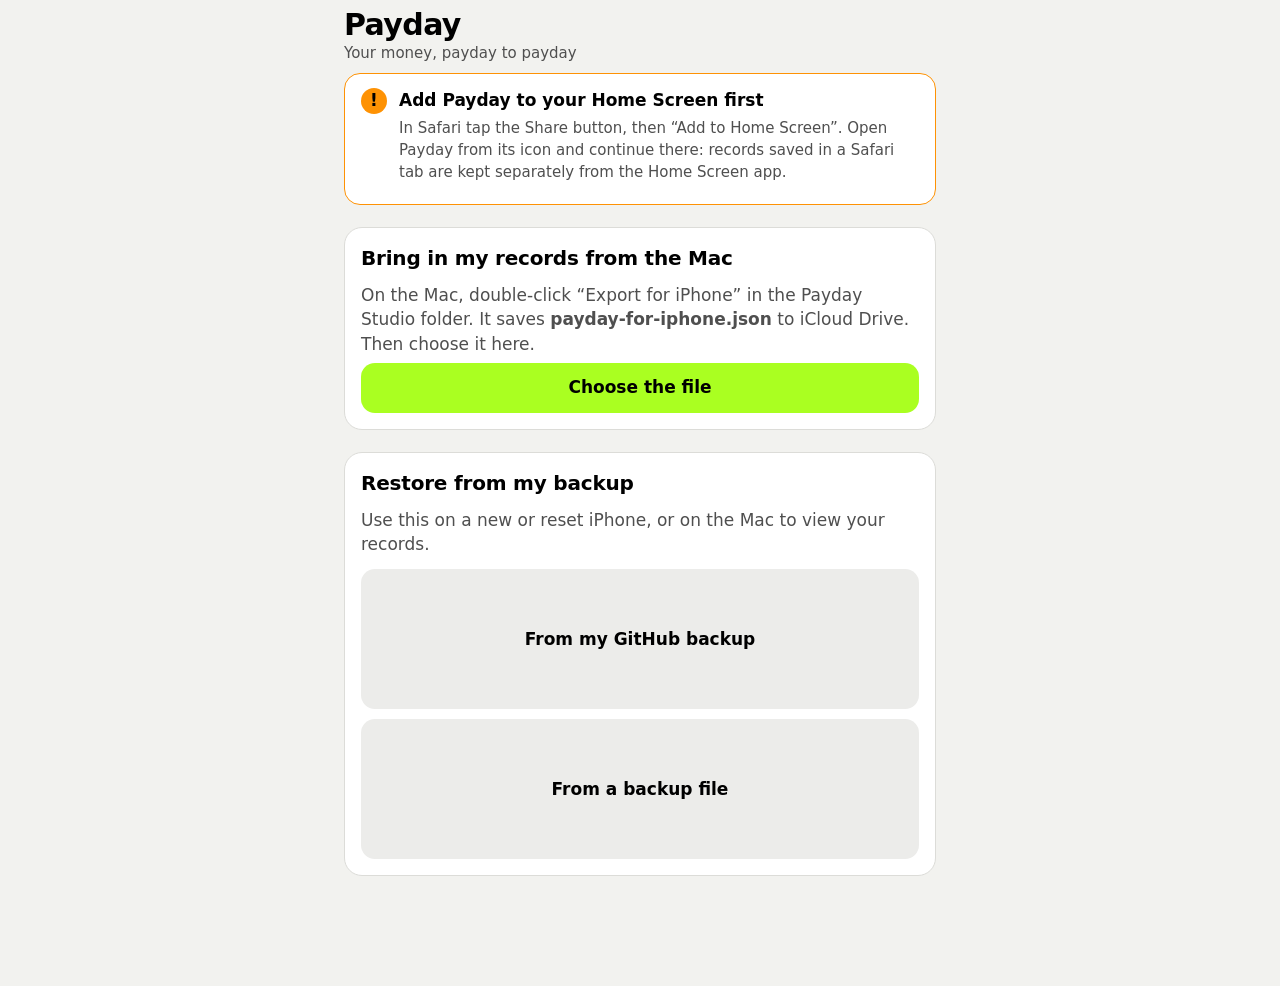
==== index.html @ 5a3a5bd1 "Publish Payday iPhone app 1.0.0 Co-Authored-By: Claude Opus 5.5 <noreply@anthropic.com> Claude-Sessi" ====
<!doctype html>
<html lang="en-GB">
<head>
  <meta charset="utf-8">
  <meta name="viewport" content="width=device-width, initial-scale=1, viewport-fit=cover">
  <meta http-equiv="Content-Security-Policy" content="default-src 'self'; script-src 'self'; style-src 'self' 'unsafe-inline'; img-src 'self' data: blob:; connect-src 'self' https://api.github.com; manifest-src 'self'; worker-src 'self'; object-src 'none'; base-uri 'none'; form-action 'none'">
  <meta name="referrer" content="no-referrer">
  <title>Payday</title>
  <meta name="description" content="Your money, payday to payday. Private: your records stay on your iPhone.">
  <meta name="theme-color" content="#000000">
  <meta name="apple-mobile-web-app-capable" content="yes">
  <meta name="mobile-web-app-capable" content="yes">
  <meta name="apple-mobile-web-app-status-bar-style" content="black-translucent">
  <meta name="apple-mobile-web-app-title" content="Payday">
  <meta name="format-detection" content="telephone=no">
  <link rel="manifest" href="manifest.webmanifest">
  <link rel="icon" href="icons/icon-192.png" type="image/png">
  <link rel="apple-touch-icon" href="icons/apple-touch-icon.png">
  <link rel="stylesheet" href="app.css">
  <script src="js/theme.js"></script>
</head>
<body>
  <main id="app" aria-live="polite"><p class="muted">Opening Payday…</p></main>
  <nav class="tabbar" id="tabbar" aria-label="Main" hidden>
    <a href="#/today" data-tab="today"><svg viewBox="0 0 24 24" fill="none" stroke="currentColor" stroke-width="1.9" stroke-linecap="round" stroke-linejoin="round" aria-hidden="true"><path d="M4 11.5 12 5l8 6.5V20a1 1 0 0 1-1 1h-4v-6H9v6H5a1 1 0 0 1-1-1z"/></svg>Today</a>
    <a href="#/plan" data-tab="plan"><svg viewBox="0 0 24 24" fill="none" stroke="currentColor" stroke-width="1.9" stroke-linecap="round" stroke-linejoin="round" aria-hidden="true"><rect x="4" y="5" width="16" height="15" rx="3"/><path d="M4 10h16M9 3v4M15 3v4"/></svg>Plan</a>
    <button class="add" id="tab-add" type="button" aria-label="Record money"><svg viewBox="0 0 24 24" fill="none" stroke="currentColor" stroke-width="2.4" stroke-linecap="round" aria-hidden="true"><path d="M12 5v14M5 12h14"/></svg></button>
    <a href="#/afford" data-tab="afford"><svg viewBox="0 0 24 24" fill="none" stroke="currentColor" stroke-width="1.9" stroke-linecap="round" stroke-linejoin="round" aria-hidden="true"><path d="M4 18 9 12l4 3 7-8"/><path d="M15 7h5v5"/></svg>Afford</a>
    <a href="#/money" data-tab="money"><svg viewBox="0 0 24 24" fill="none" stroke="currentColor" stroke-width="1.9" stroke-linecap="round" stroke-linejoin="round" aria-hidden="true"><rect x="3" y="6" width="18" height="13" rx="3"/><path d="M3 10h18M16 15h2"/></svg>Money</a>
  </nav>
  <script type="module" src="js/app.js"></script>
</body>
</html>
---- app.css ----
/* Payday — mobile-first, iPhone. Brand: lime #AAFF21, orange #FE9204,
   black #000000, white #FFFFFF, charcoal #252525. Text on lime/orange is black. */
:root {
  --lime: #AAFF21; --orange: #FE9204; --black: #000; --white: #fff; --charcoal: #252525;
  --bg: #000; --surface: #141414; --surface-2: #252525; --line: #2e2e2e;
  --text: #fff; --muted: #a8a8a8; --faint: #6f6f6f;
  --red: #ff6b6b; --on-accent: #000; --pos: #AAFF21; --accent-ink: #AAFF21;
  --radius: 18px; --radius-sm: 12px;
  --tabbar: calc(64px + env(safe-area-inset-bottom));
  color-scheme: dark;
}
@media (prefers-color-scheme: light) {
  :root:not([data-theme="dark"]) {
    --bg: #f2f2ef; --surface: #fff; --surface-2: #ececea; --line: #dcdcd8;
    --text: #000; --muted: #4f4f4f; --faint: #8a8a8a; --red: #c62828; --pos: #2f6b00; --accent-ink: #3f7f00; color-scheme: light;
  }
}
:root[data-theme="light"] {
  --bg: #f2f2ef; --surface: #fff; --surface-2: #ececea; --line: #dcdcd8;
  --text: #000; --muted: #4f4f4f; --faint: #8a8a8a; --red: #c62828; --pos: #2f6b00; --accent-ink: #3f7f00; color-scheme: light;
}
* { box-sizing: border-box; }
html { -webkit-text-size-adjust: 100%; }
body {
  margin: 0; background: var(--bg); color: var(--text);
  font: 17px/1.45 system-ui, -apple-system, "SF Pro Text", "Helvetica Neue", Arial, sans-serif;
  -webkit-font-smoothing: antialiased; overscroll-behavior-y: none;
}
button, input, select, textarea { font: inherit; color: inherit; }
.num, .amount { font-variant-numeric: tabular-nums; letter-spacing: -0.01em; }
a { color: inherit; }
.sr-only { position: absolute; width: 1px; height: 1px; overflow: hidden; clip: rect(0 0 0 0); white-space: nowrap; }

/* Layout */
#app { min-height: 100dvh; padding: calc(env(safe-area-inset-top) + 8px) 16px calc(var(--tabbar) + 24px); max-width: 640px; margin: 0 auto; }
.topbar { display: flex; align-items: center; justify-content: space-between; gap: 12px; min-height: 52px; margin-bottom: 8px; }
.topbar h1 { font-size: 30px; line-height: 1.1; margin: 0; letter-spacing: -0.02em; }
.topbar .sub { color: var(--muted); font-size: 15px; margin-top: 2px; }
.iconbtn { width: 44px; height: 44px; border-radius: 50%; border: 0; background: var(--surface-2); display: grid; place-items: center; cursor: pointer; }
.iconbtn svg { width: 22px; height: 22px; }
.back { display: inline-flex; align-items: center; gap: 4px; min-height: 44px; border: 0; background: none; color: var(--muted); padding: 0; cursor: pointer; font-size: 16px; }
section { margin: 22px 0; }
h2 { font-size: 20px; margin: 0 0 10px; letter-spacing: -0.01em; }
h3 { font-size: 17px; margin: 0 0 6px; }
.muted { color: var(--muted); }
.small { font-size: 15px; }
p { margin: 6px 0; }

/* Cards and rows */
.card { background: var(--surface); border: 1px solid var(--line); border-radius: var(--radius); padding: 16px; }
.card + .card { margin-top: 10px; }
.list { background: var(--surface); border: 1px solid var(--line); border-radius: var(--radius); overflow: hidden; }
.row { display: flex; align-items: center; gap: 12px; padding: 13px 16px; min-height: 60px; border: 0; width: 100%; background: none; text-align: left; cursor: pointer; }
.row + .row { border-top: 1px solid var(--line); }
.row .main { flex: 1; min-width: 0; }
.row .title { font-weight: 600; overflow: hidden; text-overflow: ellipsis; white-space: nowrap; }
.row .meta { color: var(--muted); font-size: 15px; }
.row .amount { font-weight: 650; text-align: right; white-space: nowrap; }
.row .amount small { display: block; font-weight: 500; color: var(--muted); font-size: 13px; }
.tile { width: 40px; height: 40px; border-radius: 12px; background: var(--surface-2); display: grid; place-items: center; flex: 0 0 40px; }
.tile svg { width: 20px; height: 20px; }
.out { color: var(--text); }
.in { color: var(--pos); }
.neg { color: var(--red); }
.tag { display: inline-block; border-radius: 999px; padding: 2px 9px; font-size: 13px; font-weight: 650; background: var(--surface-2); color: var(--text); }
.tag.overdue, .tag.warn { background: var(--orange); color: var(--on-accent); }
.tag.ok { background: var(--lime); color: var(--on-accent); }
.tag.bad { background: var(--red); color: #000; }

/* Hero: safe to spend */
.hero { border-radius: 24px; padding: 20px 18px 18px; color: var(--on-accent); background: var(--lime); }
.hero.zero { background: var(--orange); }
.hero.short { background: var(--red); }
.hero .label { font-size: 16px; font-weight: 650; }
.hero .big { font-size: 52px; font-weight: 750; line-height: 1.05; letter-spacing: -0.03em; margin: 6px 0 4px; }
.hero .foot { font-size: 15px; font-weight: 550; }
.hero button { margin-top: 14px; min-height: 44px; border-radius: 999px; border: 2px solid rgba(0,0,0,.85); background: transparent; color: #000; font-weight: 700; padding: 0 16px; cursor: pointer; }

/* Buttons and forms */
.btn { min-height: 50px; border-radius: 14px; border: 0; padding: 0 18px; font-weight: 700; cursor: pointer; background: var(--surface-2); }
.btn.primary { background: var(--lime); color: #000; }
.btn.danger { background: transparent; color: var(--red); border: 1px solid var(--red); }
.btn.block { width: 100%; }
.btn.small { min-height: 44px; font-size: 15px; padding: 0 14px; border-radius: 12px; }
.btnrow { display: flex; gap: 10px; flex-wrap: wrap; margin-top: 12px; }
.btnrow .btn { flex: 1 1 140px; }
label.field { display: block; margin: 14px 0 0; }
label.field > span { display: block; font-size: 15px; font-weight: 650; margin-bottom: 6px; color: var(--muted); }
input, select, textarea { width: 100%; min-height: 50px; border-radius: 12px; border: 1px solid var(--line); background: var(--surface-2); padding: 12px 14px; font-size: 17px; }
textarea { min-height: 80px; }
input:focus-visible, select:focus-visible, textarea:focus-visible, button:focus-visible, .row:focus-visible { outline: 3px solid var(--lime); outline-offset: 2px; }
input.big { font-size: 40px; font-weight: 750; min-height: 72px; text-align: center; font-variant-numeric: tabular-nums; }
.seg { display: flex; background: var(--surface-2); border-radius: 14px; padding: 4px; gap: 4px; overflow-x: auto; }
.seg button { flex: 1; min-height: 42px; border: 0; border-radius: 10px; background: transparent; font-weight: 650; font-size: 15px; white-space: nowrap; padding: 0 10px; cursor: pointer; }
.seg button[aria-pressed="true"] { background: var(--lime); color: #000; }
.check { display: flex; gap: 12px; align-items: flex-start; padding: 12px 0; }
.check input { width: 26px; height: 26px; min-height: 26px; flex: 0 0 26px; accent-color: var(--lime); }
.error { color: var(--red); font-weight: 650; margin-top: 10px; }

/* Breakdown */
.lines .line { display: flex; justify-content: space-between; gap: 12px; padding: 10px 0; border-bottom: 1px solid var(--line); }
.lines .line:last-child { border-bottom: 0; }
.lines .line.total { font-weight: 750; font-size: 19px; }

/* Bottom tab bar */
.tabbar { position: fixed; left: 0; right: 0; bottom: 0; height: var(--tabbar); padding: 6px 8px env(safe-area-inset-bottom);
  background: color-mix(in srgb, var(--bg) 88%, transparent); backdrop-filter: blur(16px); -webkit-backdrop-filter: blur(16px);
  border-top: 1px solid var(--line); display: grid; grid-template-columns: repeat(5, 1fr); align-items: center; z-index: 20; }
.tabbar a { display: flex; flex-direction: column; align-items: center; gap: 2px; text-decoration: none; color: var(--muted); font-size: 12px; font-weight: 650; min-height: 52px; justify-content: center; }
.tabbar a svg { width: 24px; height: 24px; }
.tabbar a[aria-current="page"] { color: var(--text); }
.tabbar a[aria-current="page"] svg { color: var(--accent-ink); }
.tabbar .add { width: 56px; height: 56px; border-radius: 50%; background: var(--lime); color: #000; justify-self: center; display: grid; place-items: center; border: 0; cursor: pointer; }
.tabbar .add svg { width: 28px; height: 28px; }

/* Sheets */
.sheet-back { position: fixed; inset: 0; background: rgba(0,0,0,.55); z-index: 40; display: flex; align-items: flex-end; justify-content: center; }
.sheet { width: 100%; max-width: 640px; max-height: 92dvh; overflow: auto; background: var(--surface); border-radius: 22px 22px 0 0; padding: 10px 16px calc(20px + env(safe-area-inset-bottom)); border-top: 1px solid var(--line); }
.sheet .grab { width: 40px; height: 5px; border-radius: 3px; background: var(--faint); margin: 2px auto 10px; }
.sheet header { display: flex; align-items: center; justify-content: space-between; gap: 10px; margin-bottom: 4px; }
.sheet header h2 { margin: 0; font-size: 22px; }

/* Toast with undo */
.toast { position: fixed; left: 12px; right: 12px; bottom: calc(var(--tabbar) + 10px); z-index: 60; max-width: 616px; margin: 0 auto;
  background: var(--white); color: #000; border-radius: 16px; padding: 12px 14px; display: flex; align-items: center; gap: 12px; box-shadow: 0 10px 30px rgba(0,0,0,.35); }
.toast .msg { flex: 1; font-size: 15px; font-weight: 600; }
.toast button { min-height: 44px; border: 0; border-radius: 12px; background: #000; color: var(--lime); font-weight: 750; padding: 0 16px; cursor: pointer; }
.toast.warn { background: var(--orange); }

/* Charts */
.chart svg { width: 100%; height: auto; display: block; }
.chart .legend { display: flex; gap: 16px; flex-wrap: wrap; font-size: 14px; color: var(--muted); margin-top: 6px; }
.chart .key { display: inline-block; width: 14px; height: 3px; border-radius: 2px; vertical-align: middle; margin-right: 6px; background: var(--accent-ink); }
.chart .key.alt { background: var(--orange); }
.chart .key.line { background: var(--faint); }

.banner { border-radius: 16px; padding: 14px 16px; display: flex; gap: 12px; align-items: flex-start; border: 1px solid var(--orange); background: var(--surface); }
.banner.bad { border-color: var(--red); }
.banner .dot { width: 26px; height: 26px; border-radius: 50%; background: var(--orange); color: #000; font-weight: 800; display: grid; place-items: center; flex: 0 0 26px; }
.banner.bad .dot { background: var(--red); }
.banner + .banner { margin-top: 10px; }
.empty { text-align: center; padding: 28px 16px; color: var(--muted); }
.verdict { border-radius: 18px; padding: 16px; color: #000; }
.verdict.yes { background: var(--lime); }
.verdict.no { background: var(--orange); }
.verdict.short { background: var(--red); }
.verdict strong { font-size: 22px; display: block; margin-bottom: 4px; }
.grid2 { display: grid; grid-template-columns: 1fr 1fr; gap: 10px; }
.stat { background: var(--surface-2); border-radius: 14px; padding: 12px; }
.stat span { display: block; color: var(--muted); font-size: 14px; }
.stat strong { font-size: 20px; }
@media (min-width: 700px) { #app { padding-left: 24px; padding-right: 24px; } }
@media (prefers-reduced-motion: no-preference) { .sheet { animation: up .22s ease-out; } @keyframes up { from { transform: translateY(30px); opacity: .6; } } }
.tabbar[hidden] { display: none; }
a.btn, label.btn { display: inline-flex; align-items: center; justify-content: center; text-decoration: none; color: inherit; }
a.btn.primary, label.btn.primary { color: #000; }
.banner .btn { margin-top: 8px; }
.row.static { cursor: default; }
.row .inline-input { max-width: 170px; }
a.row, .back, .tabbar a { text-decoration: none; color: inherit; }
.back { color: var(--muted); }
.lines .line strong, .amount { white-space: nowrap; }
.linkrow { display: flex; align-items: center; min-height: 44px; color: var(--muted); font-size: 15px; text-decoration: none; }

.btnrow.stack { flex-direction: column; }
.btnrow.stack > * { width: 100%; }
.sheet:focus { outline: none; }
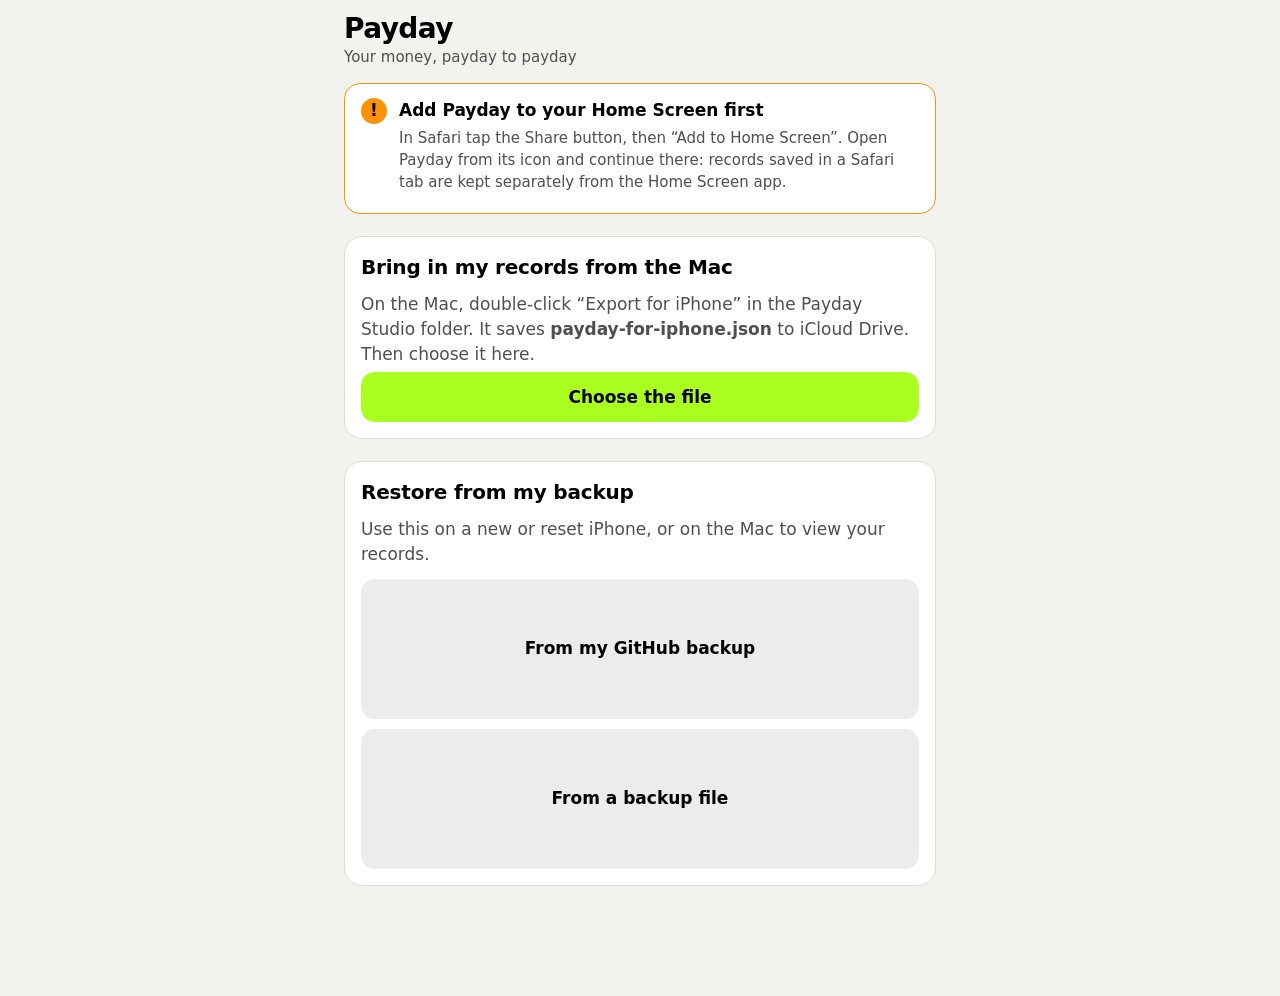
==== commit 43a0b2d5: "Remove affordability; Today shows spare with workings and four chosen accounts - Afford tab, Can I a" ====
--- a/index.html
+++ b/index.html
@@ -25,7 +25,7 @@
     <a href="#/today" data-tab="today"><svg viewBox="0 0 24 24" fill="none" stroke="currentColor" stroke-width="1.9" stroke-linecap="round" stroke-linejoin="round" aria-hidden="true"><path d="M4 11.5 12 5l8 6.5V20a1 1 0 0 1-1 1h-4v-6H9v6H5a1 1 0 0 1-1-1z"/></svg>Today</a>
     <a href="#/plan" data-tab="plan"><svg viewBox="0 0 24 24" fill="none" stroke="currentColor" stroke-width="1.9" stroke-linecap="round" stroke-linejoin="round" aria-hidden="true"><rect x="4" y="5" width="16" height="15" rx="3"/><path d="M4 10h16M9 3v4M15 3v4"/></svg>Plan</a>
     <button class="add" id="tab-add" type="button" aria-label="Record money"><svg viewBox="0 0 24 24" fill="none" stroke="currentColor" stroke-width="2.4" stroke-linecap="round" aria-hidden="true"><path d="M12 5v14M5 12h14"/></svg></button>
-    <a href="#/afford" data-tab="afford"><svg viewBox="0 0 24 24" fill="none" stroke="currentColor" stroke-width="1.9" stroke-linecap="round" stroke-linejoin="round" aria-hidden="true"><path d="M4 18 9 12l4 3 7-8"/><path d="M15 7h5v5"/></svg>Afford</a>
+    <a href="#/payday" data-tab="payday"><svg viewBox="0 0 24 24" fill="none" stroke="currentColor" stroke-width="1.9" stroke-linecap="round" stroke-linejoin="round" aria-hidden="true"><rect x="4" y="5" width="16" height="15" rx="3"/><path d="M9 3v4M15 3v4M8.5 13.5l2.5 2.5 4.5-5"/></svg>Payday</a>
     <a href="#/money" data-tab="money"><svg viewBox="0 0 24 24" fill="none" stroke="currentColor" stroke-width="1.9" stroke-linecap="round" stroke-linejoin="round" aria-hidden="true"><rect x="3" y="6" width="18" height="13" rx="3"/><path d="M3 10h18M16 15h2"/></svg>Money</a>
   </nav>
   <script type="module" src="js/app.js"></script>
--- a/app.css
+++ b/app.css
@@ -4,7 +4,7 @@
   --lime: #AAFF21; --orange: #FE9204; --black: #000; --white: #fff; --charcoal: #252525;
   --bg: #000; --surface: #141414; --surface-2: #252525; --line: #2e2e2e;
   --text: #fff; --muted: #a8a8a8; --faint: #6f6f6f;
-  --red: #ff6b6b; --on-accent: #000; --pos: #AAFF21; --accent-ink: #AAFF21;
+  --red: #ff6b6b; --on-accent: #000; --pos: #AAFF21; --accent-ink: #AAFF21; --in: #4ade80; --out: #ff7a7a;
   --radius: 18px; --radius-sm: 12px;
   --tabbar: calc(64px + env(safe-area-inset-bottom));
   color-scheme: dark;
@@ -12,12 +12,12 @@
 @media (prefers-color-scheme: light) {
   :root:not([data-theme="dark"]) {
     --bg: #f2f2ef; --surface: #fff; --surface-2: #ececea; --line: #dcdcd8;
-    --text: #000; --muted: #4f4f4f; --faint: #8a8a8a; --red: #c62828; --pos: #2f6b00; --accent-ink: #3f7f00; color-scheme: light;
+    --text: #000; --muted: #4f4f4f; --faint: #8a8a8a; --red: #c62828; --pos: #2f6b00; --accent-ink: #3f7f00; --in: #157f3b; --out: #c62828; color-scheme: light;
   }
 }
 :root[data-theme="light"] {
   --bg: #f2f2ef; --surface: #fff; --surface-2: #ececea; --line: #dcdcd8;
-  --text: #000; --muted: #4f4f4f; --faint: #8a8a8a; --red: #c62828; --pos: #2f6b00; --accent-ink: #3f7f00; color-scheme: light;
+  --text: #000; --muted: #4f4f4f; --faint: #8a8a8a; --red: #c62828; --pos: #2f6b00; --accent-ink: #3f7f00; --in: #157f3b; --out: #c62828; color-scheme: light;
 }
 * { box-sizing: border-box; }
 html { -webkit-text-size-adjust: 100%; }
@@ -59,8 +59,9 @@
 .row .amount small { display: block; font-weight: 500; color: var(--muted); font-size: 13px; }
 .tile { width: 40px; height: 40px; border-radius: 12px; background: var(--surface-2); display: grid; place-items: center; flex: 0 0 40px; }
 .tile svg { width: 20px; height: 20px; }
-.out { color: var(--text); }
-.in { color: var(--pos); }
+.out { color: var(--out); }
+.in { color: var(--in); }
+.move { color: var(--text); }
 .neg { color: var(--red); }
 .tag { display: inline-block; border-radius: 999px; padding: 2px 9px; font-size: 13px; font-weight: 650; background: var(--surface-2); color: var(--text); }
 .tag.overdue, .tag.warn { background: var(--orange); color: var(--on-accent); }
@@ -165,3 +166,95 @@
 .btnrow.stack { flex-direction: column; }
 .btnrow.stack > * { width: 100%; }
 .sheet:focus { outline: none; }
+
+
+/* ---- 1.1: trust and clarity ---------------------------------------------------- */
+/* Opaque strip under the status bar so nothing scrolls under the clock. */
+body::before { content: ""; position: fixed; top: 0; left: 0; right: 0; height: env(safe-area-inset-top); background: var(--bg); z-index: 35; }
+.topbar { position: sticky; top: env(safe-area-inset-top); z-index: 15; background: var(--bg); padding: 6px 0; margin: 0 -16px 8px; padding-left: 16px; padding-right: 16px; }
+.topbar h1 { font-size: 28px; }
+.amount .dir { font-size: .8em; margin-right: 2px; }
+
+/* Status chips: always words, never colour alone */
+.chip { display: inline-flex; align-items: center; gap: 4px; border-radius: 999px; padding: 2px 9px; font-size: 13px; font-weight: 700; line-height: 1.5; background: var(--surface-2); color: var(--text); vertical-align: 1px; }
+.chip.due { background: var(--surface-2); }
+.chip.paid { background: color-mix(in srgb, var(--in) 22%, transparent); color: var(--in); }
+.chip.overdue { background: var(--orange); color: #000; }
+.chip.part { background: color-mix(in srgb, var(--orange) 25%, transparent); color: var(--orange); }
+.chip.skipped { background: var(--surface-2); color: var(--muted); }
+.chip.est { background: transparent; border: 1px solid var(--faint); color: var(--muted); font-weight: 600; }
+.chip.now { background: var(--lime); color: #000; }
+.row.done .title, .row.done .amount { color: var(--muted); }
+.row.done .title { text-decoration: none; }
+
+/* Money flow card: brought forward -> left */
+.lines .line span small { display: block; color: var(--muted); font-size: 13px; }
+.flow .line.sub { color: var(--muted); font-size: 15px; padding: 6px 0 6px 12px; border-bottom: 0; }
+.kpi { display: grid; grid-template-columns: 1fr 1fr; gap: 10px; }
+.kpi .stat strong { display: block; font-size: 22px; }
+
+/* Payday checklist */
+.step { background: var(--surface); border: 1px solid var(--line); border-radius: var(--radius); padding: 14px 16px; }
+.step + .step { margin-top: 10px; }
+.step h3 { display: flex; justify-content: space-between; gap: 10px; align-items: baseline; margin: 0 0 4px; font-size: 18px; }
+.step h3 .amount { font-size: 20px; }
+.step p { color: var(--muted); font-size: 15px; }
+.step .item { display: flex; align-items: center; gap: 10px; padding: 10px 0; border-top: 1px solid var(--line); }
+.step .item:first-of-type { border-top: 0; }
+.step .item .main { flex: 1; min-width: 0; }
+.step .item .title { font-weight: 600; }
+.step .item .meta { color: var(--muted); font-size: 14px; }
+.step .item .amount { font-weight: 700; }
+.donebtn { min-height: 44px; min-width: 76px; border-radius: 12px; border: 0; background: var(--lime); color: #000; font-weight: 750; padding: 0 12px; cursor: pointer; }
+.donebtn.ghost { background: var(--surface-2); color: var(--text); }
+.donebtn[disabled] { opacity: .45; cursor: default; }
+.donemark { min-width: 76px; text-align: center; font-weight: 750; color: var(--in); font-size: 15px; }
+.progress { height: 8px; border-radius: 99px; background: var(--surface-2); overflow: hidden; margin: 8px 0 2px; }
+.progress i { display: block; height: 100%; background: var(--lime); border-radius: 99px; }
+.paycard { border-radius: 22px; padding: 16px 18px; background: var(--surface); border: 2px solid var(--lime); }
+.paycard h2 { margin: 0 0 2px; }
+.sumline { display: flex; justify-content: space-between; align-items: baseline; font-weight: 750; font-size: 20px; padding-top: 10px; margin-top: 6px; border-top: 2px solid var(--line); }
+
+/* Verdicts */
+.verdict.tight { background: var(--orange); }
+.verdict.unknown { background: var(--surface-2); color: var(--text); border: 1px solid var(--line); }
+.verdict .headline { font-size: 17px; font-weight: 650; }
+.verdict .figure { font-size: 34px; font-weight: 800; letter-spacing: -0.02em; margin: 4px 0; font-variant-numeric: tabular-nums; }
+.fix { display: flex; gap: 12px; align-items: flex-start; padding: 12px 0; border-top: 1px solid var(--line); }
+.fix:first-child { border-top: 0; }
+.fix .n { width: 28px; height: 28px; flex: 0 0 28px; border-radius: 50%; background: var(--surface-2); display: grid; place-items: center; font-weight: 800; font-size: 14px; }
+.caveats { margin: 10px 0 0; padding-left: 18px; color: var(--muted); font-size: 15px; }
+.caveats li { margin: 4px 0; }
+
+/* Goals */
+.goalbar { position: relative; height: 10px; border-radius: 99px; background: var(--surface-2); overflow: hidden; margin: 10px 0 4px; }
+.goalbar i { position: absolute; inset: 0 auto 0 0; background: var(--lime); border-radius: 99px; }
+.inst { display: flex; justify-content: space-between; gap: 10px; padding: 8px 0; border-top: 1px solid var(--line); font-size: 15px; }
+.monthpick { display: grid; grid-template-columns: repeat(6, 1fr); gap: 6px; }
+.monthpick button { min-height: 40px; border-radius: 10px; border: 1px solid var(--line); background: var(--surface-2); font-weight: 650; font-size: 14px; cursor: pointer; }
+.monthpick button[aria-pressed="true"] { background: var(--orange); color: #000; border-color: var(--orange); }
+.toggle { display: flex; align-items: center; justify-content: space-between; gap: 12px; padding: 12px 0; }
+.toggle button { min-height: 40px; min-width: 64px; border-radius: 999px; border: 0; font-weight: 750; background: var(--surface-2); cursor: pointer; }
+.toggle button[aria-pressed="true"] { background: var(--lime); color: #000; }
+details.fold > summary { list-style: none; cursor: pointer; display: flex; justify-content: space-between; align-items: center; min-height: 44px; font-weight: 700; font-size: 18px; }
+details.fold > summary::-webkit-details-marker { display: none; }
+details.fold > summary::after { content: "Show"; font-size: 14px; color: var(--muted); font-weight: 650; }
+details.fold[open] > summary::after { content: "Hide"; }
+.diffbox { border-radius: 16px; padding: 14px 16px; background: var(--surface-2); margin-top: 12px; }
+.diffbox strong.amount { font-size: 26px; display: block; }
+.diffbox.ok { background: color-mix(in srgb, var(--in) 18%, var(--surface)); }
+.step .btnrow .btn { flex: 1 1 100%; }
+section, #verdict, .step { scroll-margin-top: calc(env(safe-area-inset-top) + 80px); }
+
+/* Today: spare breakdown and chosen accounts */
+.herolines { margin-top: 12px; border-top: 1.5px solid rgba(0,0,0,.25); padding-top: 8px; font-size: 15px; font-weight: 600; }
+.herolines div { display: flex; justify-content: space-between; gap: 10px; padding: 3px 0; }
+.hero.short { color: #000; }
+.tiles { display: grid; grid-template-columns: 1fr 1fr; gap: 10px; margin-top: 10px; }
+.tile-acc { display: flex; flex-direction: column; gap: 2px; min-height: 104px; padding: 14px; border-radius: 18px; background: var(--surface); border: 1px solid var(--line); text-decoration: none; color: inherit; }
+.tile-acc .nm { font-size: 14px; font-weight: 650; color: var(--muted); overflow: hidden; text-overflow: ellipsis; white-space: nowrap; }
+.tile-acc strong { font-size: 24px; font-weight: 780; letter-spacing: -0.02em; margin-top: 4px; }
+.tile-acc .nt { font-size: 13px; color: var(--muted); margin-top: auto; }
+.tile-acc.warn { border-color: var(--orange); }
+.tile-acc.warn .nt { color: var(--orange); font-weight: 650; }
+.tile-acc:active { transform: scale(.98); }
